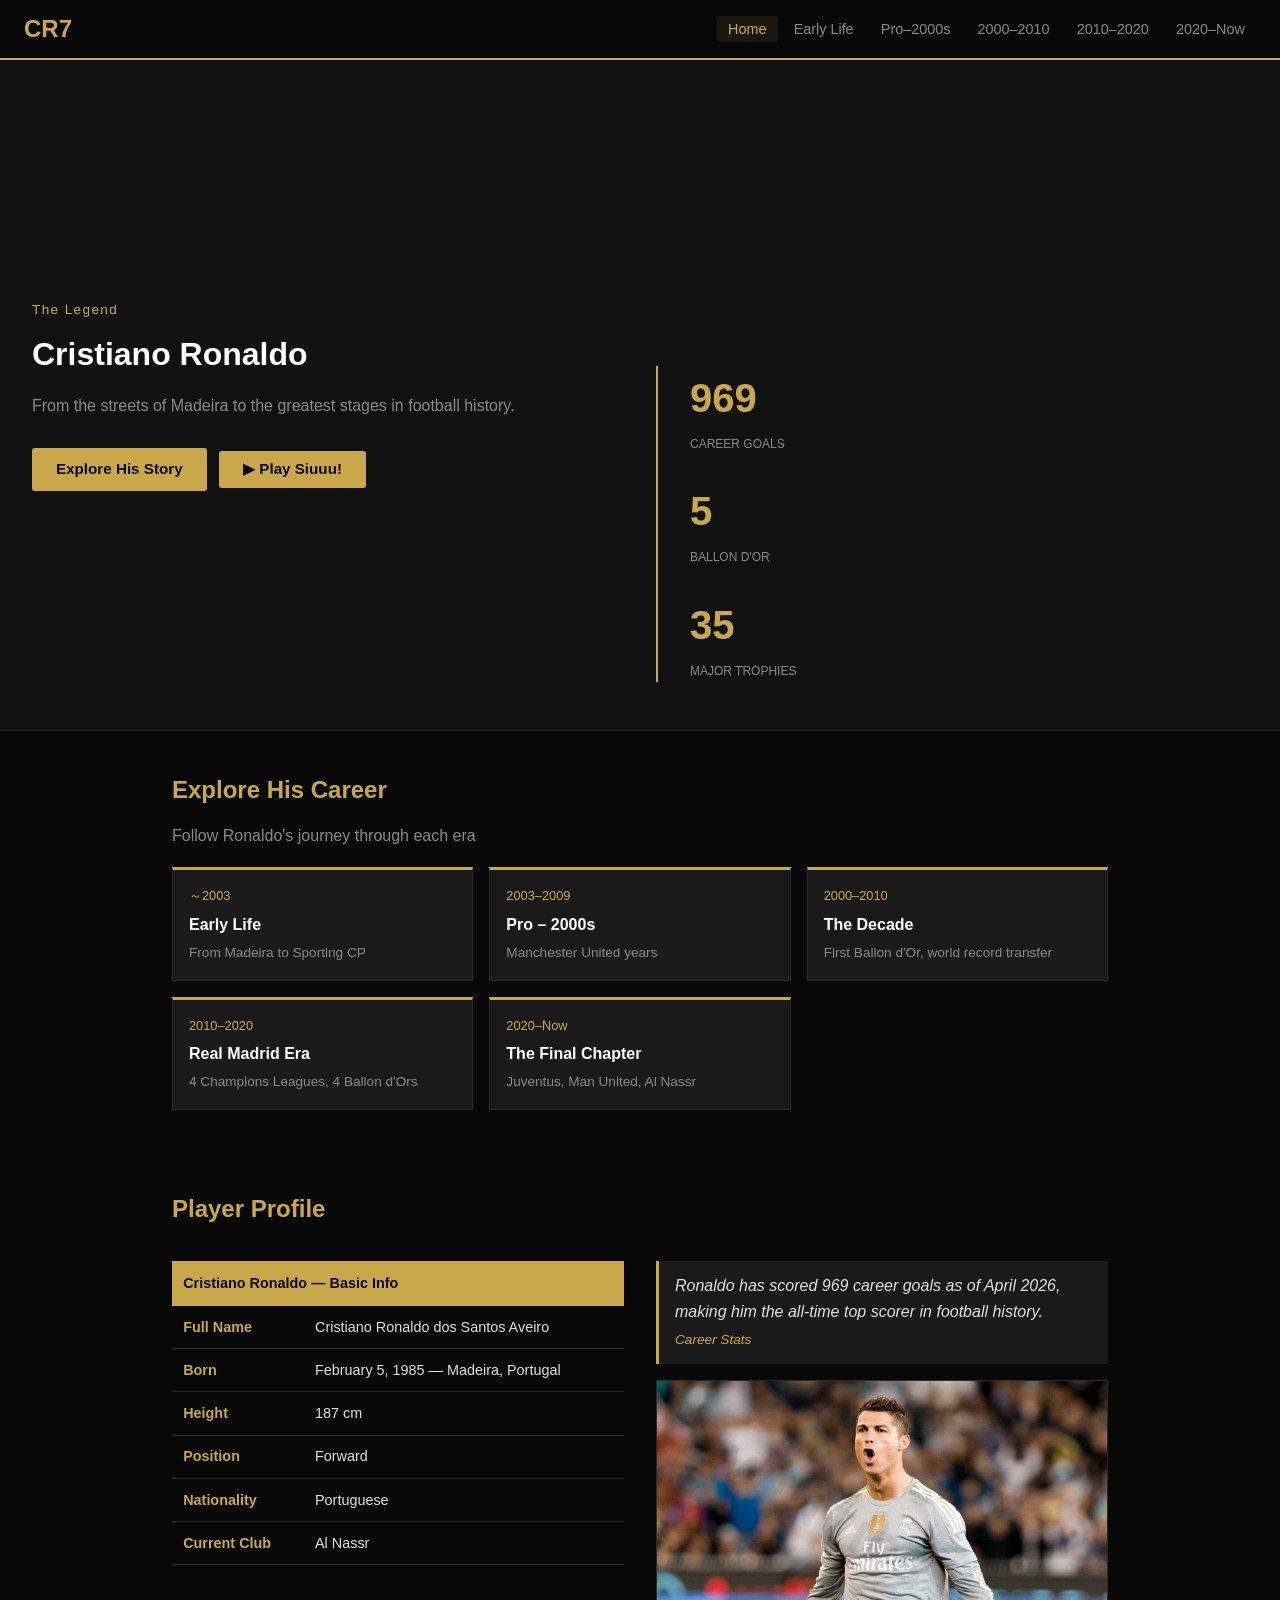
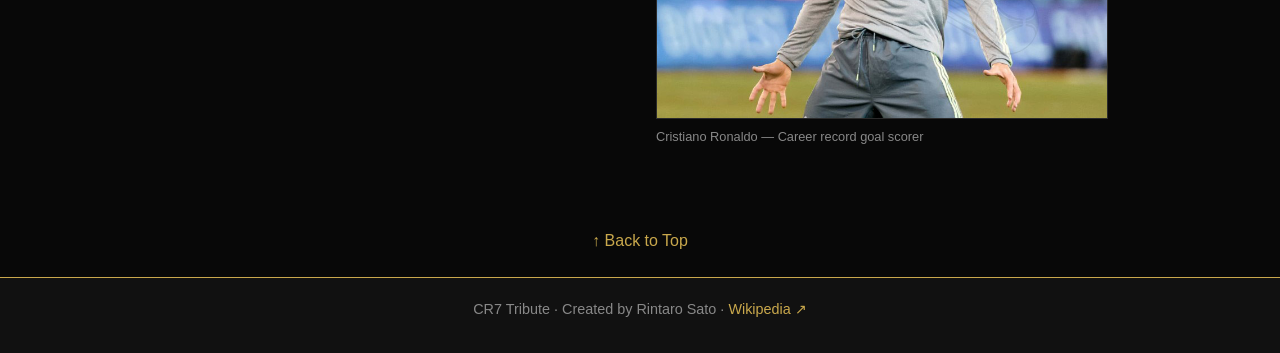
==== ronaldo-site/index.html @ b3fec204 "Add files via upload" ====
<!DOCTYPE html>
<html lang="en">
<head>
  <meta charset="UTF-8" />
  <meta name="viewport" content="width=device-width, initial-scale=1.0" />
  <title>CR7 | Cristiano Ronaldo</title>
  <link rel="stylesheet" href="css/style.css" />
</head>
<body>

  <a href="#main" class="skip-link">Skip to content</a>
  <noscript>Please enable JavaScript for full experience.</noscript>

  <nav id="navbar">
    <a href="index.html" class="nav-logo">CR7</a>
    <ul class="nav-links">
      <li><a href="index.html" class="active">Home</a></li>
      <li><a href="early-life.html">Early Life</a></li>
      <li><a href="2000s.html">Pro–2000s</a></li>
      <li><a href="2000-2010.html">2000–2010</a></li>
      <li><a href="2010-2020.html">2010–2020</a></li>
      <li><a href="2020-present.html">2020–Now</a></li>
    </ul>
    <button class="hamburger" aria-label="Toggle menu">
      <span></span><span></span><span></span>
    </button>
  </nav>

  <main id="main">

    <section class="hero">
      <div>
        <span class="eyebrow">The Legend</span>
        <h1>Cristiano Ronaldo</h1>
        <p>From the streets of Madeira to the greatest stages in football history.</p>
        <a href="#eras" class="btn">Explore His Story</a>
        <button class="btn" id="siuu-btn" onclick="document.getElementById('siuu-audio').play()" style="margin-left:0.5rem;">
          ▶ Play Siuuu!
        </button>
        <audio id="siuu-audio" src="audio/siuu.mp3"></audio>
      </div>
      <div>
        <iframe
          width="100%"
          height="250"
          src="https://www.youtube.com/embed/6rIHOdckoQw"
          title="Ronaldo Siuu"
          frameborder="0"
          allow="accelerometer; autoplay; clipboard-write; encrypted-media; gyroscope; picture-in-picture"
          allowfullscreen>
        </iframe>
        <div class="hero-stats">
          <div class="stat">
            <span class="stat-num" data-count="969">0</span>
            <span class="stat-label">Career Goals</span>
          </div>
          <div class="stat">
            <span class="stat-num" data-count="5">0</span>
            <span class="stat-label">Ballon d'Or</span>
          </div>
          <div class="stat">
            <span class="stat-num" data-count="35">0</span>
            <span class="stat-label">Major Trophies</span>
          </div>
        </div>
      </div>
    </section>

    <section class="eras" id="eras">
      <h2>Explore His Career</h2>
      <p class="section-sub">Follow Ronaldo's journey through each era</p>
      <div class="era-grid">
        <a href="early-life.html" class="era-card">
          <span class="era-year">～2003</span>
          <h3>Early Life</h3>
          <p>From Madeira to Sporting CP</p>
        </a>
        <a href="2000s.html" class="era-card">
          <span class="era-year">2003–2009</span>
          <h3>Pro – 2000s</h3>
          <p>Manchester United years</p>
        </a>
        <a href="2000-2010.html" class="era-card">
          <span class="era-year">2000–2010</span>
          <h3>The Decade</h3>
          <p>First Ballon d'Or, world record transfer</p>
        </a>
        <a href="2010-2020.html" class="era-card">
          <span class="era-year">2010–2020</span>
          <h3>Real Madrid Era</h3>
          <p>4 Champions Leagues, 4 Ballon d'Ors</p>
        </a>
        <a href="2020-present.html" class="era-card">
          <span class="era-year">2020–Now</span>
          <h3>The Final Chapter</h3>
          <p>Juventus, Man United, Al Nassr</p>
        </a>
      </div>
    </section>

    <section class="profile" id="profile">
      <h2>Player Profile</h2>
      <div class="profile-grid">
        <div>
          <table>
            <thead>
              <tr><th colspan="2">Cristiano Ronaldo — Basic Info</th></tr>
            </thead>
            <tbody>
              <tr><td>Full Name</td><td>Cristiano Ronaldo dos Santos Aveiro</td></tr>
              <tr><td>Born</td><td>February 5, 1985 — Madeira, Portugal</td></tr>
              <tr><td>Height</td><td>187 cm</td></tr>
              <tr><td>Position</td><td>Forward</td></tr>
              <tr><td>Nationality</td><td>Portuguese</td></tr>
              <tr><td>Current Club</td><td>Al Nassr</td></tr>
            </tbody>
          </table>
        </div>
        <div>
          <blockquote>
            <p>Ronaldo has scored 969 career goals as of April 2026, making him the all-time top scorer in football history.</p>
            <cite>Career Stats</cite>
          </blockquote>
          <figure>
            <img src="images/ronaldo.jpg" alt="Cristiano Ronaldo" />
            <figcaption>Cristiano Ronaldo — Career record goal scorer</figcaption>
          </figure>
        </div>
      </div>
    </section>

    <div class="back-top">
      <a href="#main">↑ Back to Top</a>
    </div>

  </main>

  <footer>
    <p>CR7 Tribute · Created by Rintaro Sato ·
      <a href="https://en.wikipedia.org/wiki/Cristiano_Ronaldo" target="_blank" rel="noopener">Wikipedia ↗</a>
    </p>
  </footer>

  <script src="js/main.js"></script>
</body>
</html>
---- ronaldo-site/css/style.css ----
/* ===== RESET ===== */
* {
  margin: 0;
  padding: 0;
  box-sizing: border-box;
}

/* ===== VARIABLES ===== */
:root {
  --gold: #c9a84c;
  --black: #080808;
  --dark: #111111;
  --dark-card: #1a1a1a;
  --gray: #2a2a2a;
  --text: #e0e0e0;
  --text-muted: #888888;
  --nav-height: 60px;
}

/* ===== BASE ===== */
body {
  background-color: var(--black);
  color: var(--text);
  font-family: Arial, sans-serif;
  font-size: 16px;
  line-height: 1.6;
}

h1 { font-size: 2rem; margin-bottom: 0.8rem; }
h2 { font-size: 1.5rem; margin-bottom: 0.8rem; color: var(--gold); }
h3 { font-size: 1.1rem; margin-bottom: 0.5rem; }
p { margin-bottom: 0.8rem; }
a { color: var(--gold); text-decoration: none; }
a:hover { text-decoration: underline; }
img { max-width: 100%; display: block; margin-bottom: 0.5rem; }

/* ===== SKIP LINK ===== */
.skip-link {
  position: absolute;
  top: -100px;
  left: 0;
  background: var(--gold);
  color: var(--black);
  padding: 0.5rem;
  z-index: 9999;
  font-weight: bold;
}
.skip-link:focus { top: 0; }

/* ===== NAV ===== */
#navbar {
  background: var(--dark);
  border-bottom: 2px solid var(--gold);
  padding: 0 1.5rem;
  position: fixed;
  top: 0;
  width: 100%;
  height: var(--nav-height);
  z-index: 1000;
  display: flex;
  align-items: center;
  justify-content: space-between;
}

.nav-logo {
  color: var(--gold);
  font-size: 1.5rem;
  font-weight: bold;
}

.nav-links {
  list-style: none;
  display: flex;
  gap: 0.3rem;
}

.nav-links a {
  color: var(--text-muted);
  padding: 0.3rem 0.7rem;
  font-size: 0.9rem;
}

.nav-links a:hover,
.nav-links a.active {
  color: var(--gold);
  background: rgba(201,168,76,0.1);
  border-radius: 3px;
  text-decoration: none;
}

.hamburger {
  display: none;
  flex-direction: column;
  gap: 4px;
  background: none;
  border: none;
  cursor: pointer;
}
.hamburger span {
  width: 22px;
  height: 2px;
  background: var(--gold);
  display: block;
}

/* ===== MAIN ===== */
main { padding-top: var(--nav-height); }

/* ===== HERO ===== */
.hero {
  background: var(--dark);
  border-bottom: 1px solid var(--gray);
  padding: 3rem 2rem;
  display: grid;
  grid-template-columns: 1fr 1fr;
  gap: 2rem;
  align-items: center;
}

.eyebrow {
  font-size: 0.85rem;
  color: var(--gold);
  display: block;
  margin-bottom: 0.5rem;
  letter-spacing: 0.1em;
}

.hero h1 { color: white; }
.hero p { color: var(--text-muted); }

.hero-stats {
  display: flex;
  flex-direction: column;
  gap: 1.5rem;
  border-left: 2px solid var(--gold);
  padding-left: 2rem;
}

.stat-num {
  font-size: 2.5rem;
  font-weight: bold;
  color: var(--gold);
  display: block;
}

.stat-label {
  font-size: 0.75rem;
  color: var(--text-muted);
  text-transform: uppercase;
}

.btn {
  display: inline-block;
  background: var(--gold);
  color: var(--black);
  padding: 0.6rem 1.5rem;
  font-weight: bold;
  border-radius: 3px;
  margin-top: 1rem;
  border: none;
  cursor: pointer;
  font-size: 0.95rem;
}
.btn:hover { opacity: 0.85; text-decoration: none; }

/* ===== ERAS ===== */
.eras {
  padding: 2.5rem 2rem;
  max-width: 1000px;
  margin: 0 auto;
}

.section-sub { color: var(--text-muted); margin-bottom: 1.2rem; }

.era-grid {
  display: grid;
  grid-template-columns: repeat(3, 1fr);
  gap: 1rem;
  margin-top: 1rem;
}

.era-card {
  border: 1px solid var(--gray);
  border-top: 3px solid var(--gold);
  padding: 1rem;
  display: block;
  color: var(--text);
  background: var(--dark-card);
}
.era-card:hover { background: var(--gray); text-decoration: none; }
.era-year { font-size: 0.8rem; color: var(--gold); display: block; margin-bottom: 0.3rem; }
.era-card h3 { font-size: 1rem; margin-bottom: 0.3rem; color: white; }
.era-card p { font-size: 0.85rem; color: var(--text-muted); margin: 0; }

/* ===== PROFILE ===== */
.profile {
  padding: 2.5rem 2rem;
  max-width: 1000px;
  margin: 0 auto;
}

.profile-grid {
  display: grid;
  grid-template-columns: 1fr 1fr;
  gap: 2rem;
  margin-top: 1rem;
  align-items: start;
}

/* ===== TABLE ===== */
table { width: 100%; border-collapse: collapse; margin-top: 1rem; }
thead { background: var(--gold); }
thead th { padding: 0.7rem; color: var(--black); text-align: left; font-size: 0.9rem; }
tbody tr { border-bottom: 1px solid var(--gray); }
tbody tr:hover { background: var(--dark-card); }
tbody td { padding: 0.6rem 0.7rem; font-size: 0.9rem; }
tbody td:first-child { color: var(--gold); font-weight: bold; }

/* ===== BLOCKQUOTE ===== */
blockquote {
  border-left: 3px solid var(--gold);
  padding: 0.8rem 1rem;
  background: var(--dark-card);
  margin: 1rem 0;
}
blockquote p { font-style: italic; margin: 0; color: var(--text); }
blockquote cite { font-size: 0.85rem; color: var(--gold); display: block; margin-top: 0.3rem; }

/* ===== FIGURE ===== */
figure { margin: 1rem 0; }
figure img { border: 1px solid var(--gray); }
figcaption { font-size: 0.8rem; color: var(--text-muted); margin-top: 0.3rem; }

/* ===== TWO COLUMN ===== */
.two-col {
  display: grid;
  grid-template-columns: 1fr 1fr;
  gap: 2rem;
  margin-top: 1rem;
  align-items: start;
}

/* ===== BACK TO TOP ===== */
.back-top { text-align: center; padding: 1.5rem; }

/* ===== FOOTER ===== */
footer {
  background: var(--dark);
  border-top: 1px solid var(--gold);
  color: var(--text-muted);
  padding: 1.2rem;
  text-align: center;
  font-size: 0.9rem;
}
footer a { color: var(--gold); }

/* ===== PAGE HERO ===== */
.page-hero {
  background: var(--dark);
  border-bottom: 2px solid var(--gold);
  padding: 4rem 2rem 2rem;
  text-align: center;
}
.page-hero h1 { color: white; }
.page-hero p { color: var(--text-muted); margin-top: 0.4rem; }
.page-hero-era { color: var(--gold); font-size: 0.85rem; display: block; margin-bottom: 0.3rem; }

/* ===== PAGE SECTIONS ===== */
.page-section {
  padding: 2.5rem 2rem;
  max-width: 1000px;
  margin: 0 auto;
}
.page-section h2 { margin-bottom: 1rem; }

/* ===== LISTS ===== */
.content-list { list-style: none; margin: 0.8rem 0; }
.content-list > li {
  padding: 0.4rem 0 0.4rem 1.2rem;
  border-bottom: 1px solid var(--gray);
  position: relative;
  font-size: 0.95rem;
}
.content-list > li::before { content: '- '; position: absolute; left: 0; color: var(--gold); }
.content-list ul, .content-list ol { padding-left: 1.2rem; margin-top: 0.3rem; }
.content-list ul li, .content-list ol li { font-size: 0.85rem; color: var(--text-muted); border: none; padding: 0.2rem 0; }

/* ===== PAGE NAV ===== */
.page-nav { display: flex; justify-content: space-between; margin-top: 2rem; }

/* ===== FORM ===== */
.contact-form { max-width: 500px; margin-top: 1.2rem; }
.form-group { margin-bottom: 1rem; display: flex; flex-direction: column; gap: 0.3rem; }
.form-group label { font-weight: bold; font-size: 0.9rem; color: var(--gold); }
.form-group input,
.form-group textarea,
.form-group select {
  border: 1px solid var(--gray);
  padding: 0.5rem;
  font-size: 0.95rem;
  width: 100%;
  background: var(--dark-card);
  color: var(--text);
}
.form-group input:focus,
.form-group textarea:focus,
.form-group select:focus { outline: 2px solid var(--gold); }
.error { color: #ff4444; font-size: 0.8rem; }

/* ===== FOCUS ===== */
:focus-visible { outline: 2px solid var(--gold); outline-offset: 2px; }

/* ===== RESPONSIVE ===== */
@media (max-width: 768px) {
  .hero {
    grid-template-columns: 1fr;
    padding: 2rem 1rem;
    padding-top: 3rem;
  }
  .hero-stats {
    flex-direction: row;
    border-left: none;
    border-top: 1px solid var(--gold);
    padding-left: 0;
    padding-top: 1rem;
  }
  .era-grid { grid-template-columns: 1fr 1fr; }
  .two-col { grid-template-columns: 1fr; }
  .profile-grid { grid-template-columns: 1fr; }
  .eras, .profile, .page-section { padding: 1.5rem 1rem; }
  .nav-links {
    display: none;
    position: absolute;
    top: var(--nav-height);
    left: 0;
    right: 0;
    background: var(--dark);
    flex-direction: column;
    padding: 0.8rem 1.5rem;
    border-bottom: 1px solid var(--gold);
  }
  .nav-links.open { display: flex; }
  .hamburger { display: flex; }
}

@media (max-width: 500px) {
  .era-grid { grid-template-columns: 1fr; }
  h1 { font-size: 1.5rem; }
}
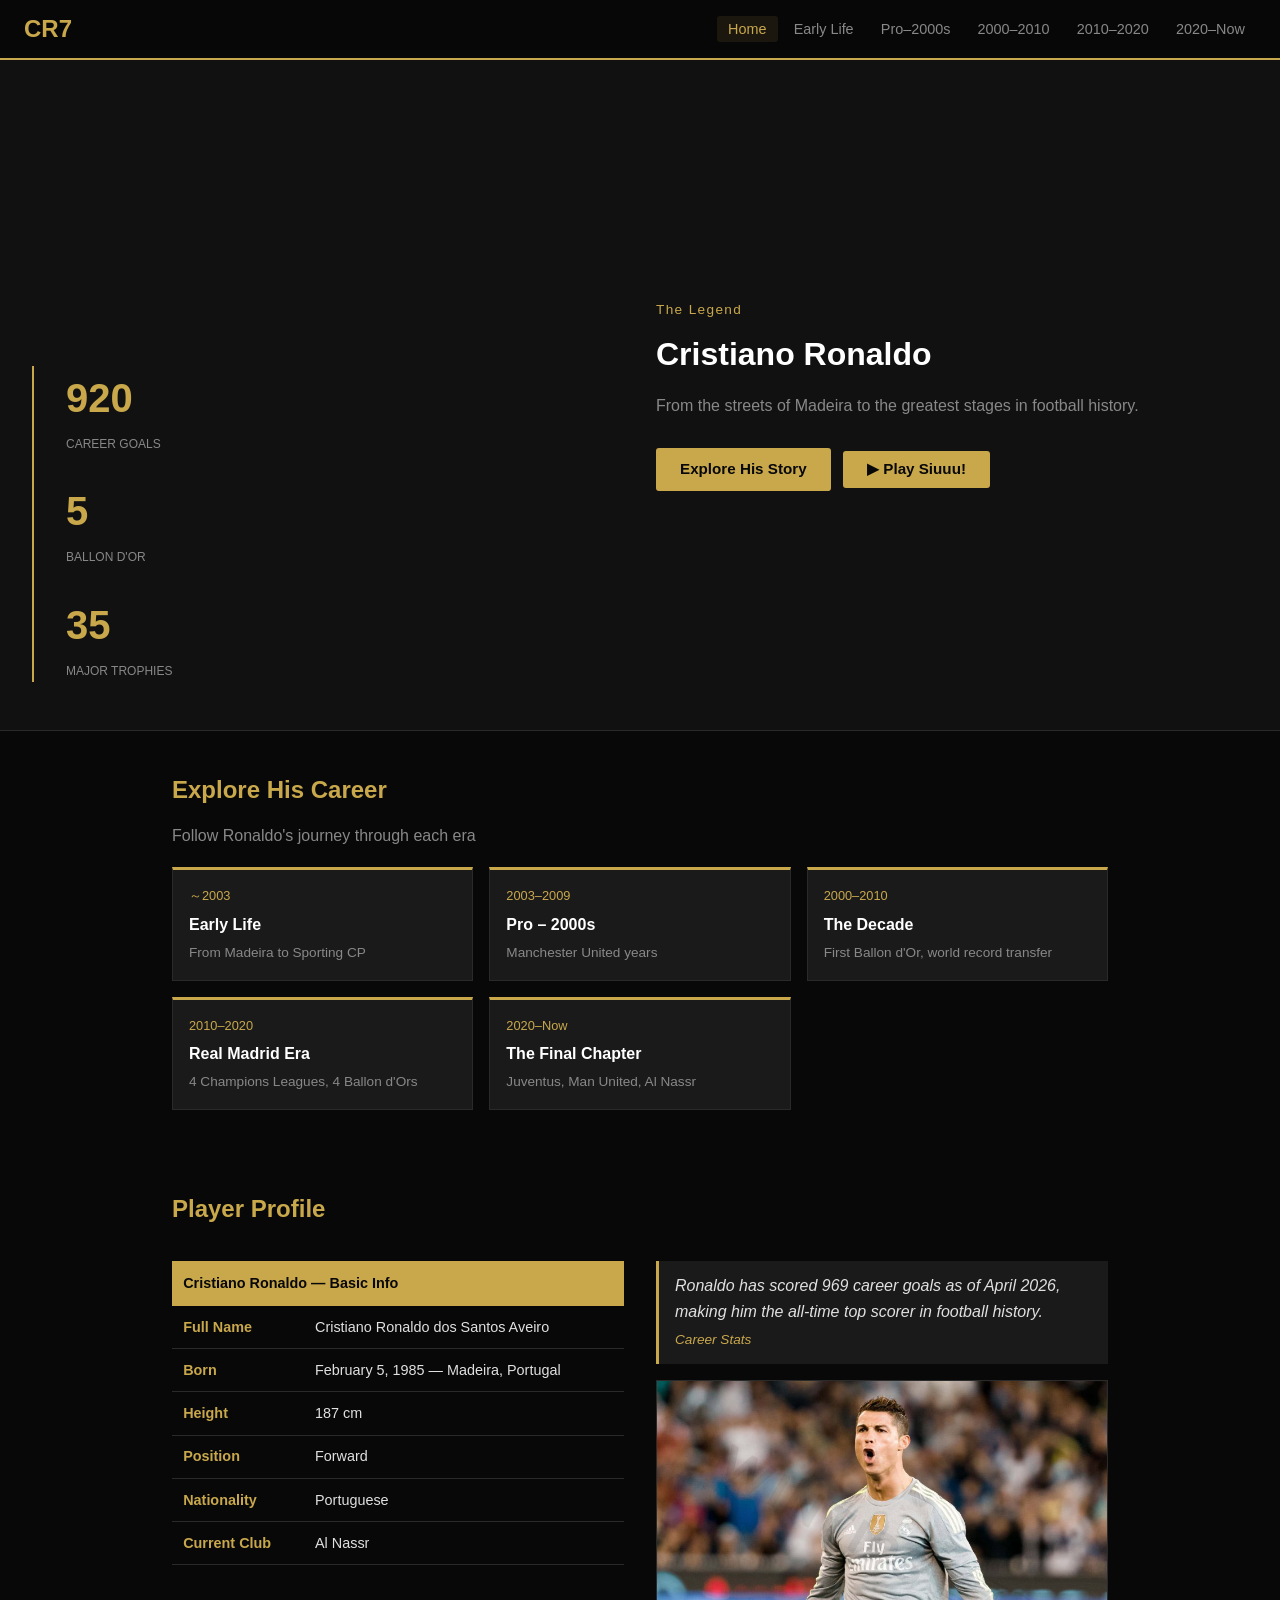
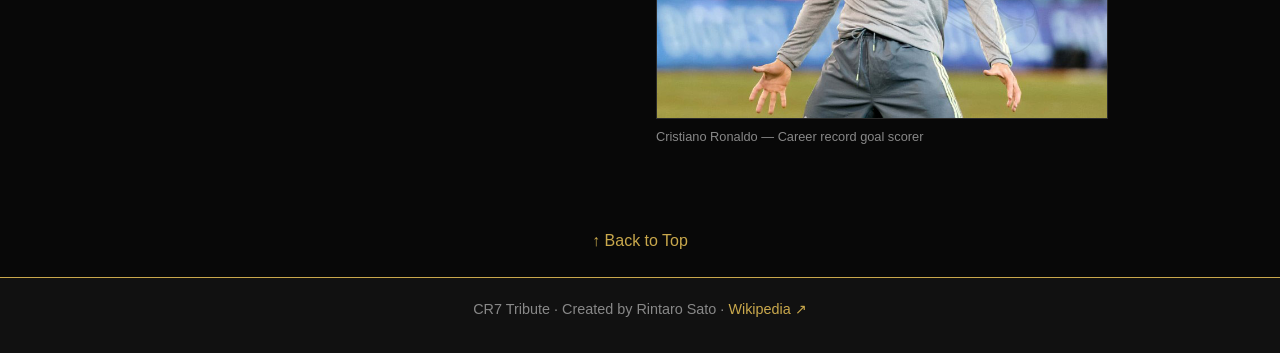
==== commit 6b085b13: "Update index.html" ====
--- a/ronaldo-site/index.html
+++ b/ronaldo-site/index.html
@@ -1,16 +1,23 @@
 <!DOCTYPE html>
+<!-- index.html - Home Page - CR7 Cristiano Ronaldo Tribute Website -->
 <html lang="en">
 <head>
+  <!-- Required meta tags -->
   <meta charset="UTF-8" />
   <meta name="viewport" content="width=device-width, initial-scale=1.0" />
   <title>CR7 | Cristiano Ronaldo</title>
+  <!-- External stylesheet -->
   <link rel="stylesheet" href="css/style.css" />
 </head>
 <body>
 
+  <!-- Accessibility: skip link for keyboard users -->
   <a href="#main" class="skip-link">Skip to content</a>
+
+  <!-- noscript: shown when JavaScript is disabled -->
   <noscript>Please enable JavaScript for full experience.</noscript>
 
+  <!-- Navigation: consistent across all pages -->
   <nav id="navbar">
     <a href="index.html" class="nav-logo">CR7</a>
     <ul class="nav-links">
@@ -21,6 +28,7 @@
       <li><a href="2010-2020.html">2010–2020</a></li>
       <li><a href="2020-present.html">2020–Now</a></li>
     </ul>
+    <!-- Hamburger button for mobile navigation -->
     <button class="hamburger" aria-label="Toggle menu">
       <span></span><span></span><span></span>
     </button>
@@ -28,18 +36,10 @@
 
   <main id="main">
 
+    <!-- Hero Section: intro with video and stats -->
     <section class="hero">
       <div>
-        <span class="eyebrow">The Legend</span>
-        <h1>Cristiano Ronaldo</h1>
-        <p>From the streets of Madeira to the greatest stages in football history.</p>
-        <a href="#eras" class="btn">Explore His Story</a>
-        <button class="btn" id="siuu-btn" onclick="document.getElementById('siuu-audio').play()" style="margin-left:0.5rem;">
-          ▶ Play Siuuu!
-        </button>
-        <audio id="siuu-audio" src="audio/siuu.mp3"></audio>
-      </div>
-      <div>
+        <!-- YouTube video embed using iframe -->
         <iframe
           width="100%"
           height="250"
@@ -49,6 +49,7 @@
           allow="accelerometer; autoplay; clipboard-write; encrypted-media; gyroscope; picture-in-picture"
           allowfullscreen>
         </iframe>
+        <!-- Career stats with JavaScript counter animation -->
         <div class="hero-stats">
           <div class="stat">
             <span class="stat-num" data-count="969">0</span>
@@ -64,11 +65,25 @@
           </div>
         </div>
       </div>
+      <div>
+        <span class="eyebrow">The Legend</span>
+        <h1>Cristiano Ronaldo</h1>
+        <p>From the streets of Madeira to the greatest stages in football history.</p>
+        <!-- Internal anchor link -->
+        <a href="#eras" class="btn">Explore His Story</a>
+        <!-- Audio button: plays Siuuu sound using JavaScript onclick -->
+        <button class="btn" id="siuu-btn" onclick="document.getElementById('siuu-audio').play()" style="margin-left:0.5rem;">
+          ▶ Play Siuuu!
+        </button>
+        <audio id="siuu-audio" src="audio/siuu.mp3"></audio>
+      </div>
     </section>
 
+    <!-- Era Cards Section: links to each career era page -->
     <section class="eras" id="eras">
       <h2>Explore His Career</h2>
       <p class="section-sub">Follow Ronaldo's journey through each era</p>
+      <!-- CSS Grid layout for era cards -->
       <div class="era-grid">
         <a href="early-life.html" class="era-card">
           <span class="era-year">～2003</span>
@@ -98,10 +113,13 @@
       </div>
     </section>
 
+    <!-- Player Profile Section: table and image -->
     <section class="profile" id="profile">
       <h2>Player Profile</h2>
+      <!-- CSS Grid: two column layout -->
       <div class="profile-grid">
         <div>
+          <!-- Table with thead, tbody, and colspan -->
           <table>
             <thead>
               <tr><th colspan="2">Cristiano Ronaldo — Basic Info</th></tr>
@@ -117,10 +135,12 @@
           </table>
         </div>
         <div>
+          <!-- Blockquote with cite -->
           <blockquote>
             <p>Ronaldo has scored 969 career goals as of April 2026, making him the all-time top scorer in football history.</p>
             <cite>Career Stats</cite>
           </blockquote>
+          <!-- Figure with figcaption for accessibility -->
           <figure>
             <img src="images/ronaldo.jpg" alt="Cristiano Ronaldo" />
             <figcaption>Cristiano Ronaldo — Career record goal scorer</figcaption>
@@ -129,18 +149,21 @@
       </div>
     </section>
 
+    <!-- Anchor link: back to top of page -->
     <div class="back-top">
       <a href="#main">↑ Back to Top</a>
     </div>
 
   </main>
 
+  <!-- Footer with external link to Wikipedia -->
   <footer>
     <p>CR7 Tribute · Created by Rintaro Sato ·
       <a href="https://en.wikipedia.org/wiki/Cristiano_Ronaldo" target="_blank" rel="noopener">Wikipedia ↗</a>
     </p>
   </footer>
 
+  <!-- External JavaScript file -->
   <script src="js/main.js"></script>
 </body>
-</html>+</html>
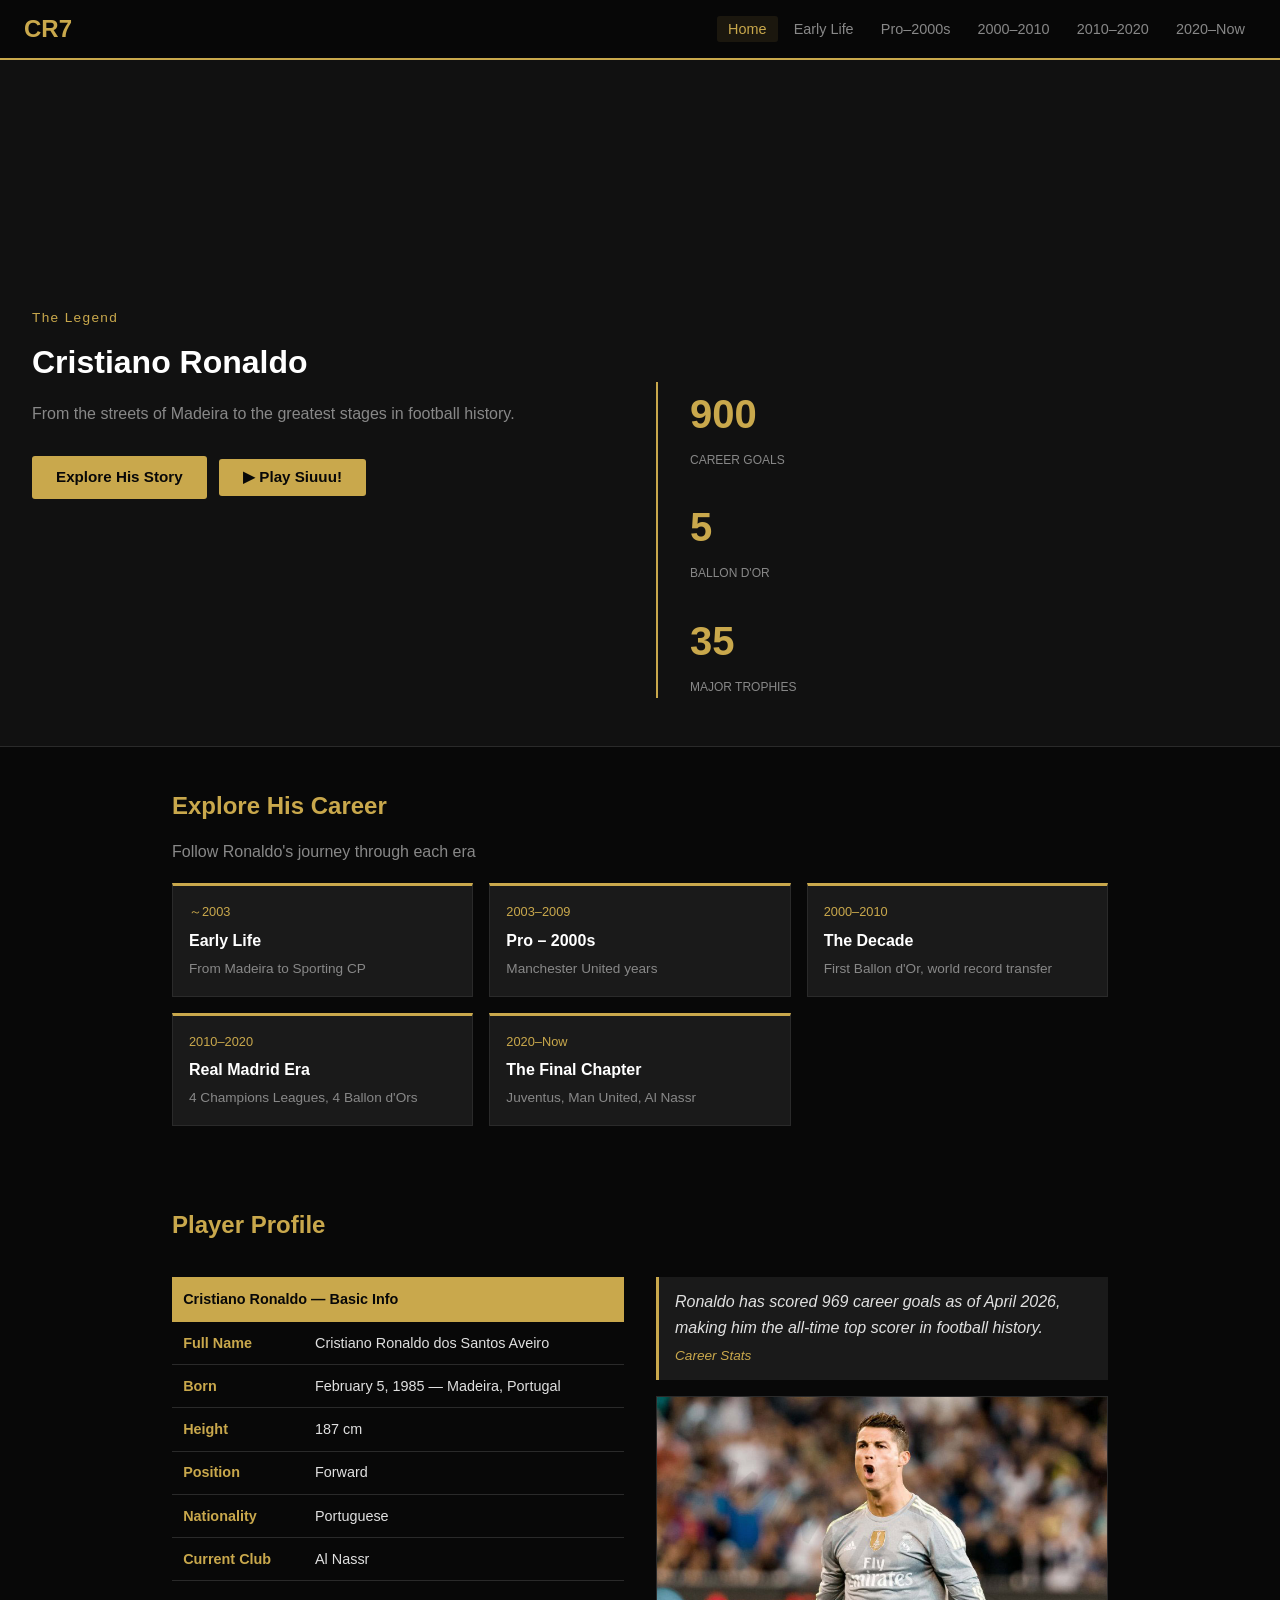
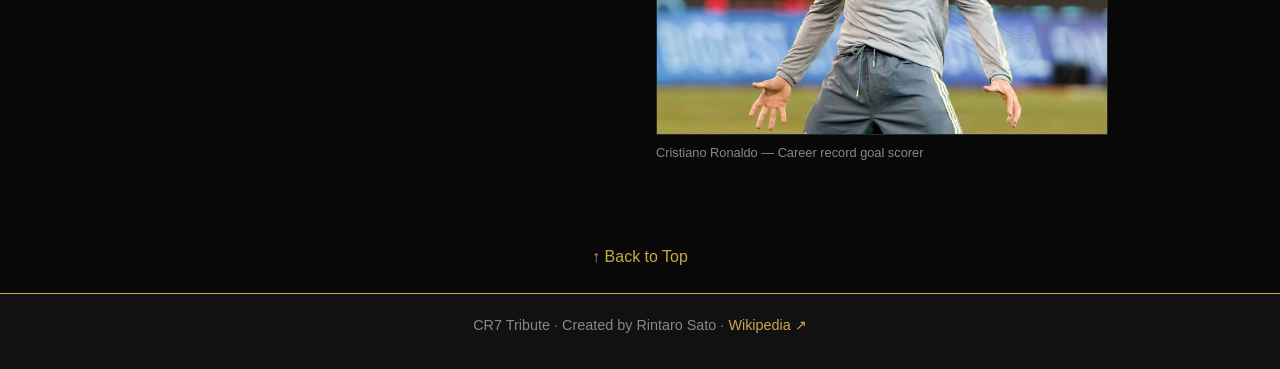
==== commit 30ec7d7d: "Update index.html" ====
--- a/ronaldo-site/index.html
+++ b/ronaldo-site/index.html
@@ -39,6 +39,18 @@
     <!-- Hero Section: intro with video and stats -->
     <section class="hero">
       <div>
+        <span class="eyebrow">The Legend</span>
+        <h1>Cristiano Ronaldo</h1>
+        <p>From the streets of Madeira to the greatest stages in football history.</p>
+        <!-- Internal anchor link -->
+        <a href="#eras" class="btn">Explore His Story</a>
+        <!-- Audio button: plays Siuuu sound using JavaScript onclick -->
+        <button class="btn" id="siuu-btn" onclick="document.getElementById('siuu-audio').play()" style="margin-left:0.5rem;">
+          ▶ Play Siuuu!
+        </button>
+        <audio id="siuu-audio" src="audio/siuu.mp3"></audio>
+      </div>
+      <div>
         <!-- YouTube video embed using iframe -->
         <iframe
           width="100%"
@@ -64,18 +76,6 @@
             <span class="stat-label">Major Trophies</span>
           </div>
         </div>
-      </div>
-      <div>
-        <span class="eyebrow">The Legend</span>
-        <h1>Cristiano Ronaldo</h1>
-        <p>From the streets of Madeira to the greatest stages in football history.</p>
-        <!-- Internal anchor link -->
-        <a href="#eras" class="btn">Explore His Story</a>
-        <!-- Audio button: plays Siuuu sound using JavaScript onclick -->
-        <button class="btn" id="siuu-btn" onclick="document.getElementById('siuu-audio').play()" style="margin-left:0.5rem;">
-          ▶ Play Siuuu!
-        </button>
-        <audio id="siuu-audio" src="audio/siuu.mp3"></audio>
       </div>
     </section>
 
--- a/ronaldo-site/css/style.css
+++ b/ronaldo-site/css/style.css
@@ -1,11 +1,16 @@
-/* ===== RESET ===== */
+/* ===================================================
+   style.css - Main Stylesheet
+   CR7 Cristiano Ronaldo Tribute Website
+   =================================================== */
+
+/* ===== RESET: remove default browser styles ===== */
 * {
   margin: 0;
   padding: 0;
   box-sizing: border-box;
 }
 
-/* ===== VARIABLES ===== */
+/* ===== CSS VARIABLES: color and size settings ===== */
 :root {
   --gold: #c9a84c;
   --black: #080808;
@@ -17,7 +22,7 @@
   --nav-height: 60px;
 }
 
-/* ===== BASE ===== */
+/* ===== BASE STYLES ===== */
 body {
   background-color: var(--black);
   color: var(--text);
@@ -26,15 +31,23 @@
   line-height: 1.6;
 }
 
+/* Heading sizes */
 h1 { font-size: 2rem; margin-bottom: 0.8rem; }
 h2 { font-size: 1.5rem; margin-bottom: 0.8rem; color: var(--gold); }
 h3 { font-size: 1.1rem; margin-bottom: 0.5rem; }
 p { margin-bottom: 0.8rem; }
+
+/* Link styles */
 a { color: var(--gold); text-decoration: none; }
 a:hover { text-decoration: underline; }
+
+/* Responsive images */
 img { max-width: 100%; display: block; margin-bottom: 0.5rem; }
 
-/* ===== SKIP LINK ===== */
+/* ===== ACCESSIBILITY: skip link for keyboard users ===== */
+/* Feature: allows keyboard users to skip navigation
+   Why: improves accessibility for screen reader users
+   How it improves UX: faster navigation without mouse */
 .skip-link {
   position: absolute;
   top: -100px;
@@ -47,7 +60,7 @@
 }
 .skip-link:focus { top: 0; }
 
-/* ===== NAV ===== */
+/* ===== NAVIGATION: fixed top navbar ===== */
 #navbar {
   background: var(--dark);
   border-bottom: 2px solid var(--gold);
@@ -62,24 +75,28 @@
   justify-content: space-between;
 }
 
+/* Nav logo */
 .nav-logo {
   color: var(--gold);
   font-size: 1.5rem;
   font-weight: bold;
 }
 
+/* Nav links list */
 .nav-links {
   list-style: none;
   display: flex;
   gap: 0.3rem;
 }
 
+/* Nav link styles */
 .nav-links a {
   color: var(--text-muted);
   padding: 0.3rem 0.7rem;
   font-size: 0.9rem;
 }
 
+/* Pseudo-class selector: hover and active states */
 .nav-links a:hover,
 .nav-links a.active {
   color: var(--gold);
@@ -88,6 +105,7 @@
   text-decoration: none;
 }
 
+/* Hamburger button for mobile */
 .hamburger {
   display: none;
   flex-direction: column;
@@ -103,20 +121,22 @@
   display: block;
 }
 
-/* ===== MAIN ===== */
+/* ===== MAIN CONTENT: offset for fixed nav ===== */
 main { padding-top: var(--nav-height); }
 
-/* ===== HERO ===== */
+/* ===== HERO SECTION ===== */
 .hero {
   background: var(--dark);
   border-bottom: 1px solid var(--gray);
   padding: 3rem 2rem;
+  /* CSS Grid: two column layout */
   display: grid;
   grid-template-columns: 1fr 1fr;
   gap: 2rem;
   align-items: center;
 }
 
+/* Eyebrow text above heading */
 .eyebrow {
   font-size: 0.85rem;
   color: var(--gold);
@@ -128,14 +148,17 @@
 .hero h1 { color: white; }
 .hero p { color: var(--text-muted); }
 
+/* Hero stats with left border */
 .hero-stats {
   display: flex;
   flex-direction: column;
   gap: 1.5rem;
   border-left: 2px solid var(--gold);
   padding-left: 2rem;
-}
-
+  margin-top: 1rem;
+}
+
+/* Stat number (animated by JavaScript) */
 .stat-num {
   font-size: 2.5rem;
   font-weight: bold;
@@ -143,12 +166,14 @@
   display: block;
 }
 
+/* Stat label */
 .stat-label {
   font-size: 0.75rem;
   color: var(--text-muted);
   text-transform: uppercase;
 }
 
+/* Button styles */
 .btn {
   display: inline-block;
   background: var(--gold);
@@ -163,7 +188,7 @@
 }
 .btn:hover { opacity: 0.85; text-decoration: none; }
 
-/* ===== ERAS ===== */
+/* ===== ERA CARDS SECTION ===== */
 .eras {
   padding: 2.5rem 2rem;
   max-width: 1000px;
@@ -172,6 +197,7 @@
 
 .section-sub { color: var(--text-muted); margin-bottom: 1.2rem; }
 
+/* CSS Grid: three column layout for era cards */
 .era-grid {
   display: grid;
   grid-template-columns: repeat(3, 1fr);
@@ -179,6 +205,7 @@
   margin-top: 1rem;
 }
 
+/* Era card styles */
 .era-card {
   border: 1px solid var(--gray);
   border-top: 3px solid var(--gold);
@@ -192,13 +219,14 @@
 .era-card h3 { font-size: 1rem; margin-bottom: 0.3rem; color: white; }
 .era-card p { font-size: 0.85rem; color: var(--text-muted); margin: 0; }
 
-/* ===== PROFILE ===== */
+/* ===== PROFILE SECTION ===== */
 .profile {
   padding: 2.5rem 2rem;
   max-width: 1000px;
   margin: 0 auto;
 }
 
+/* CSS Grid: two column layout */
 .profile-grid {
   display: grid;
   grid-template-columns: 1fr 1fr;
@@ -207,16 +235,17 @@
   align-items: start;
 }
 
-/* ===== TABLE ===== */
+/* ===== TABLE STYLES ===== */
 table { width: 100%; border-collapse: collapse; margin-top: 1rem; }
 thead { background: var(--gold); }
 thead th { padding: 0.7rem; color: var(--black); text-align: left; font-size: 0.9rem; }
 tbody tr { border-bottom: 1px solid var(--gray); }
+/* Pseudo-class: hover effect on table rows */
 tbody tr:hover { background: var(--dark-card); }
 tbody td { padding: 0.6rem 0.7rem; font-size: 0.9rem; }
 tbody td:first-child { color: var(--gold); font-weight: bold; }
 
-/* ===== BLOCKQUOTE ===== */
+/* ===== BLOCKQUOTE STYLES ===== */
 blockquote {
   border-left: 3px solid var(--gold);
   padding: 0.8rem 1rem;
@@ -226,12 +255,13 @@
 blockquote p { font-style: italic; margin: 0; color: var(--text); }
 blockquote cite { font-size: 0.85rem; color: var(--gold); display: block; margin-top: 0.3rem; }
 
-/* ===== FIGURE ===== */
+/* ===== FIGURE AND IMAGE STYLES ===== */
 figure { margin: 1rem 0; }
 figure img { border: 1px solid var(--gray); }
 figcaption { font-size: 0.8rem; color: var(--text-muted); margin-top: 0.3rem; }
 
-/* ===== TWO COLUMN ===== */
+/* ===== TWO COLUMN LAYOUT ===== */
+/* CSS Grid: used on all content pages */
 .two-col {
   display: grid;
   grid-template-columns: 1fr 1fr;
@@ -240,10 +270,10 @@
   align-items: start;
 }
 
-/* ===== BACK TO TOP ===== */
+/* ===== BACK TO TOP LINK ===== */
 .back-top { text-align: center; padding: 1.5rem; }
 
-/* ===== FOOTER ===== */
+/* ===== FOOTER STYLES ===== */
 footer {
   background: var(--dark);
   border-top: 1px solid var(--gold);
@@ -254,7 +284,7 @@
 }
 footer a { color: var(--gold); }
 
-/* ===== PAGE HERO ===== */
+/* ===== PAGE HERO: used on sub-pages ===== */
 .page-hero {
   background: var(--dark);
   border-bottom: 2px solid var(--gold);
@@ -265,7 +295,7 @@
 .page-hero p { color: var(--text-muted); margin-top: 0.4rem; }
 .page-hero-era { color: var(--gold); font-size: 0.85rem; display: block; margin-bottom: 0.3rem; }
 
-/* ===== PAGE SECTIONS ===== */
+/* ===== PAGE SECTION: content area on sub-pages ===== */
 .page-section {
   padding: 2.5rem 2rem;
   max-width: 1000px;
@@ -273,7 +303,7 @@
 }
 .page-section h2 { margin-bottom: 1rem; }
 
-/* ===== LISTS ===== */
+/* ===== LIST STYLES ===== */
 .content-list { list-style: none; margin: 0.8rem 0; }
 .content-list > li {
   padding: 0.4rem 0 0.4rem 1.2rem;
@@ -281,14 +311,15 @@
   position: relative;
   font-size: 0.95rem;
 }
+/* Pseudo-element: custom bullet point */
 .content-list > li::before { content: '- '; position: absolute; left: 0; color: var(--gold); }
 .content-list ul, .content-list ol { padding-left: 1.2rem; margin-top: 0.3rem; }
 .content-list ul li, .content-list ol li { font-size: 0.85rem; color: var(--text-muted); border: none; padding: 0.2rem 0; }
 
-/* ===== PAGE NAV ===== */
+/* ===== PAGE NAVIGATION BUTTONS ===== */
 .page-nav { display: flex; justify-content: space-between; margin-top: 2rem; }
 
-/* ===== FORM ===== */
+/* ===== CONTACT FORM STYLES ===== */
 .contact-form { max-width: 500px; margin-top: 1.2rem; }
 .form-group { margin-bottom: 1rem; display: flex; flex-direction: column; gap: 0.3rem; }
 .form-group label { font-weight: bold; font-size: 0.9rem; color: var(--gold); }
@@ -302,21 +333,30 @@
   background: var(--dark-card);
   color: var(--text);
 }
+/* Pseudo-class: focus state for form fields */
 .form-group input:focus,
 .form-group textarea:focus,
 .form-group select:focus { outline: 2px solid var(--gold); }
 .error { color: #ff4444; font-size: 0.8rem; }
 
-/* ===== FOCUS ===== */
+/* ===== ACCESSIBILITY: focus outline ===== */
+/* Feature: visible focus for keyboard navigation
+   Why: helps keyboard users see which element is focused
+   How it improves UX: meets WCAG accessibility standards */
 :focus-visible { outline: 2px solid var(--gold); outline-offset: 2px; }
 
-/* ===== RESPONSIVE ===== */
+/* ===== RESPONSIVE DESIGN: media queries ===== */
+/* Feature: adapts layout for smaller screens
+   Why: site must work on mobile devices
+   How it improves UX: no horizontal scrolling on phones */
 @media (max-width: 768px) {
+  /* Stack hero to single column on mobile */
   .hero {
     grid-template-columns: 1fr;
     padding: 2rem 1rem;
     padding-top: 3rem;
   }
+  /* Change stats to horizontal row on mobile */
   .hero-stats {
     flex-direction: row;
     border-left: none;
@@ -324,10 +364,13 @@
     padding-left: 0;
     padding-top: 1rem;
   }
+  /* Two column grid becomes two on tablet */
   .era-grid { grid-template-columns: 1fr 1fr; }
+  /* Stack all two column layouts on mobile */
   .two-col { grid-template-columns: 1fr; }
   .profile-grid { grid-template-columns: 1fr; }
   .eras, .profile, .page-section { padding: 1.5rem 1rem; }
+  /* Mobile navigation: hidden by default, shown when open */
   .nav-links {
     display: none;
     position: absolute;
@@ -339,11 +382,14 @@
     padding: 0.8rem 1.5rem;
     border-bottom: 1px solid var(--gold);
   }
+  /* Show nav when hamburger is clicked (JavaScript adds open class) */
   .nav-links.open { display: flex; }
+  /* Show hamburger button on mobile */
   .hamburger { display: flex; }
 }
 
+/* Extra small screens */
 @media (max-width: 500px) {
   .era-grid { grid-template-columns: 1fr; }
   h1 { font-size: 1.5rem; }
-}+}
